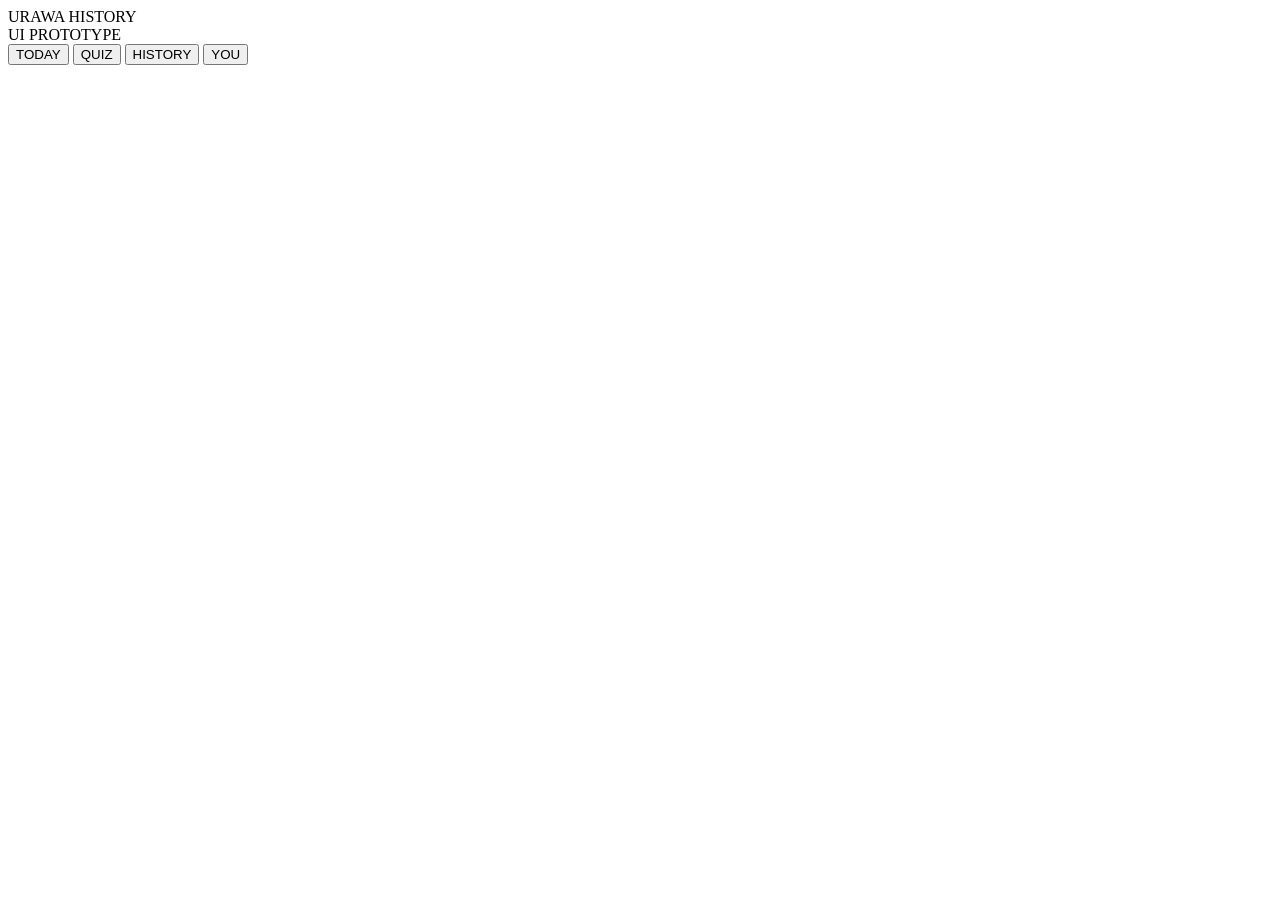
==== prototype/index.html @ 5c430717 "Add clickable prototype shell" ====
<!doctype html>
<html lang="ja">
<head>
  <meta charset="utf-8">
  <meta name="viewport" content="width=device-width,initial-scale=1">
  <title>URAWA HISTORY — Prototype</title>
  <link rel="stylesheet" href="styles.css">
</head>
<body>
  <div class="app-shell">
    <header class="topbar">
      <div class="brand">URAWA HISTORY</div>
      <div class="prototype-badge">UI PROTOTYPE</div>
    </header>
    <main id="app" class="main"></main>
    <nav class="bottom-nav" aria-label="メインナビゲーション">
      <button data-screen="today" class="nav-item active">TODAY</button>
      <button data-screen="quiz" class="nav-item">QUIZ</button>
      <button data-screen="history" class="nav-item">HISTORY</button>
      <button data-screen="you" class="nav-item">YOU</button>
    </nav>
  </div>
  <script src="app.js"></script>
</body>
</html>
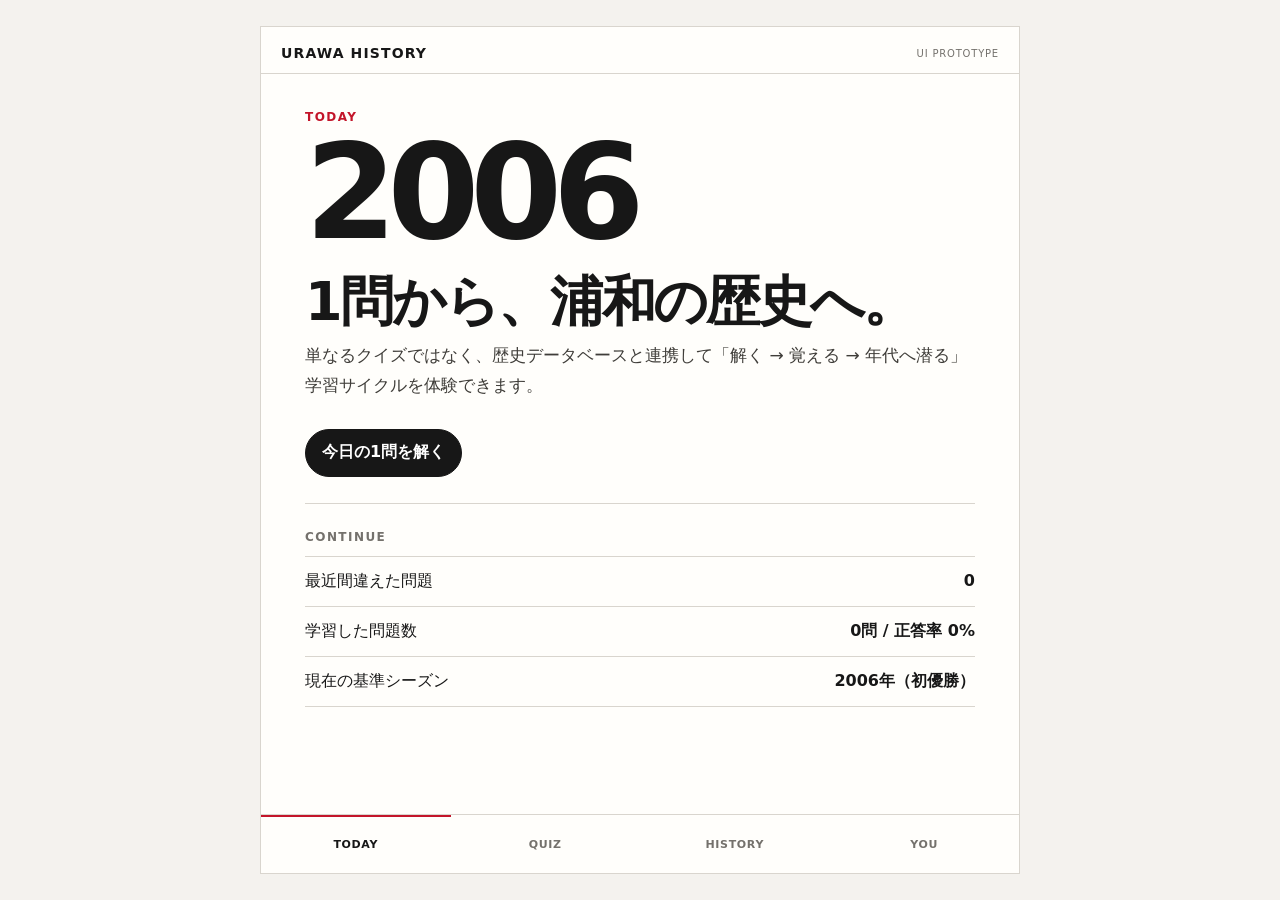
==== commit a73c2305: "2006年基準シーズンのDBスキーマ策定、実データ投入、Quiz Engine実装 - docs/schema-specification.md: Historical DBスキーマ仕様書を作成 - " ====
--- a/prototype/index.html
+++ b/prototype/index.html
@@ -20,6 +20,7 @@
       <button data-screen="you" class="nav-item">YOU</button>
     </nav>
   </div>
+  <script src="../data/data-bundle.js"></script>
   <script src="app.js"></script>
 </body>
 </html>
--- a/prototype/styles.css
+++ b/prototype/styles.css
@@ -0,0 +1,191 @@
+:root {
+  --bg: #f4f2ee;
+  --paper: #fffefb;
+  --ink: #171717;
+  --muted: #74716c;
+  --line: #d9d5ce;
+  --brand: #c3152a;
+  --correct: #287a4b;
+  --wrong: #a34a3a;
+  --focus: #1e5aa8;
+  --radius: 16px;
+  font-family: system-ui, -apple-system, BlinkMacSystemFont, "Segoe UI", sans-serif;
+}
+* { box-sizing: border-box; }
+html, body { margin: 0; min-height: 100%; background: var(--bg); color: var(--ink); }
+button { font: inherit; }
+button:focus-visible { outline: 3px solid var(--focus); outline-offset: 3px; }
+.app-shell {
+  min-height: 100svh;
+  max-width: 760px;
+  margin: 0 auto;
+  background: var(--paper);
+  display: grid;
+  grid-template-rows: auto 1fr auto;
+  border-inline: 1px solid var(--line);
+}
+.topbar {
+  display:flex; align-items:center; justify-content:space-between;
+  padding: 18px 20px 12px;
+  border-bottom: 1px solid var(--line);
+}
+.brand { font-size: 14px; font-weight: 800; letter-spacing: .08em; }
+.prototype-badge { font-size: 10px; letter-spacing: .08em; color: var(--muted); }
+.main { padding: 24px 20px 96px; }
+.eyebrow { font-size: 12px; font-weight: 800; letter-spacing: .12em; color: var(--brand); }
+.year {
+  font-size: clamp(72px, 23vw, 132px);
+  line-height: .88;
+  letter-spacing: -.07em;
+  margin: 10px 0 24px;
+  font-weight: 900;
+}
+.display-title {
+  font-size: clamp(32px, 9vw, 54px);
+  line-height: 1.02;
+  letter-spacing: -.04em;
+  margin: 8px 0 12px;
+}
+.lead { font-size: 17px; line-height: 1.75; color: #3f3d39; margin: 0 0 28px; }
+.rule { border: 0; border-top: 1px solid var(--line); margin: 26px 0; }
+.question {
+  font-size: clamp(25px, 7vw, 38px);
+  line-height: 1.28;
+  letter-spacing: -.03em;
+  margin: 12px 0 28px;
+}
+.question-meta {
+  display:flex; justify-content:space-between; align-items:center;
+  font-size: 12px; letter-spacing: .09em; color: var(--muted);
+}
+.options { display: grid; gap: 12px; }
+.option {
+  min-height: 60px;
+  width: 100%;
+  padding: 14px 16px;
+  border-radius: var(--radius);
+  border: 1px solid #bdb8b0;
+  background: transparent;
+  text-align: left;
+  display:flex; align-items:center; gap:12px;
+  cursor:pointer;
+}
+.option:hover { border-color: #777169; }
+.option .key {
+  width: 28px; height: 28px; display:grid; place-items:center;
+  border:1px solid var(--line); border-radius: 50%;
+  flex: 0 0 auto; font-size: 12px; font-weight: 800;
+}
+.option.correct { border-color: var(--correct); background: #f0f8f3; }
+.option.wrong { border-color: var(--wrong); background: #fbf2f0; }
+.feedback { margin-top: 24px; border-top: 1px solid var(--line); padding-top: 22px; }
+.feedback-state { font-size: 13px; font-weight: 800; letter-spacing: .1em; }
+.feedback-state.good { color: var(--correct); }
+.feedback-state.bad { color: var(--wrong); }
+.answer-title { font-size: 30px; margin: 8px 0 4px; letter-spacing: -.03em; }
+.memory-hook {
+  margin: 18px 0;
+  padding-left: 14px;
+  border-left: 3px solid var(--brand);
+  font-size: 16px;
+  line-height: 1.65;
+}
+.actions { display:flex; gap:10px; flex-wrap:wrap; margin-top: 22px; }
+.primary, .secondary {
+  min-height: 48px; padding: 0 16px; border-radius: 999px; cursor:pointer; font-weight: 800;
+}
+.primary { color:white; background: var(--ink); border:1px solid var(--ink); }
+.secondary { background:transparent; color:var(--ink); border:1px solid var(--line); }
+.section-label {
+  font-size: 12px; font-weight: 800; letter-spacing: .12em; color: var(--muted);
+  margin-bottom: 12px;
+}
+.stat-line {
+  display:grid; grid-template-columns: 1fr auto; gap:12px;
+  padding: 14px 0; border-top:1px solid var(--line);
+}
+.stat-line:last-child { border-bottom:1px solid var(--line); }
+.progress { width: 100%; height: 6px; background:#e6e2db; margin-top:8px; overflow:hidden; }
+.progress > span { display:block; height:100%; background:var(--ink); }
+.timeline { margin-top: 20px; }
+.timeline-item {
+  display:grid; grid-template-columns: 72px 1fr; gap:18px; padding: 18px 0;
+  border-top: 1px solid var(--line); cursor:pointer;
+}
+.timeline-item:last-child { border-bottom:1px solid var(--line); }
+.timeline-year { font-weight:900; font-size:22px; letter-spacing:-.04em; }
+.timeline-note { color:#46433e; line-height:1.55; }
+.kit {
+  width: 100%; aspect-ratio: 4/3; border:1px solid var(--line);
+  display:grid; place-items:center; background:#f7f5f1;
+  margin:16px 0 24px;
+}
+.jersey {
+  width: 128px; height: 150px; position:relative; background:var(--brand);
+  clip-path: polygon(20% 0, 37% 8%, 63% 8%, 80% 0, 100% 18%, 83% 39%, 75% 31%, 75% 100%, 25% 100%, 25% 31%, 17% 39%, 0 18%);
+}
+.jersey::after {
+  content:""; position:absolute; inset:18px 49px auto; height:30px;
+  background:var(--paper); border-radius:0 0 18px 18px;
+}
+.kit-card {
+  border: 1px solid var(--line);
+  background: #fbf9f5;
+  padding: 14px 16px;
+  border-radius: var(--radius);
+  margin-top: 8px;
+}
+.squad-list {
+  display: grid;
+  grid-template-columns: repeat(auto-fill, minmax(130px, 1fr));
+  gap: 8px;
+  margin-top: 10px;
+}
+.squad-item {
+  border: 1px solid var(--line);
+  background: var(--paper);
+  padding: 8px 10px;
+  border-radius: 8px;
+  font-size: 13px;
+  display: flex;
+  justify-content: space-between;
+  align-items: center;
+}
+.squad-num {
+  font-weight: 900;
+  color: var(--brand);
+  margin-right: 6px;
+}
+.squad-name {
+  font-weight: 600;
+  white-space: nowrap;
+  overflow: hidden;
+  text-overflow: ellipsis;
+}
+.squad-pos {
+  font-size: 11px;
+  color: var(--muted);
+  font-weight: 700;
+}
+.bottom-nav {
+  position: sticky; bottom:0; z-index:10;
+  display:grid; grid-template-columns: repeat(4,1fr);
+  background: rgba(255,254,251,.94);
+  backdrop-filter: blur(12px);
+  border-top:1px solid var(--line);
+  padding-bottom: env(safe-area-inset-bottom);
+}
+.nav-item {
+  min-height: 58px; border:0; background:transparent; color:var(--muted);
+  font-size: 11px; font-weight:800; letter-spacing:.06em; cursor:pointer;
+}
+.nav-item.active { color:var(--ink); box-shadow: inset 0 2px 0 var(--brand); }
+@media (min-width: 720px) {
+  body { padding: 26px; }
+  .app-shell { min-height: calc(100svh - 52px); border:1px solid var(--line); }
+  .main { padding: 36px 44px 100px; }
+}
+@media (prefers-reduced-motion: no-preference) {
+  .option, .primary, .secondary { transition: transform .16s ease, border-color .16s ease, background .16s ease; }
+  .option:active, .primary:active, .secondary:active { transform: scale(.985); }
+}
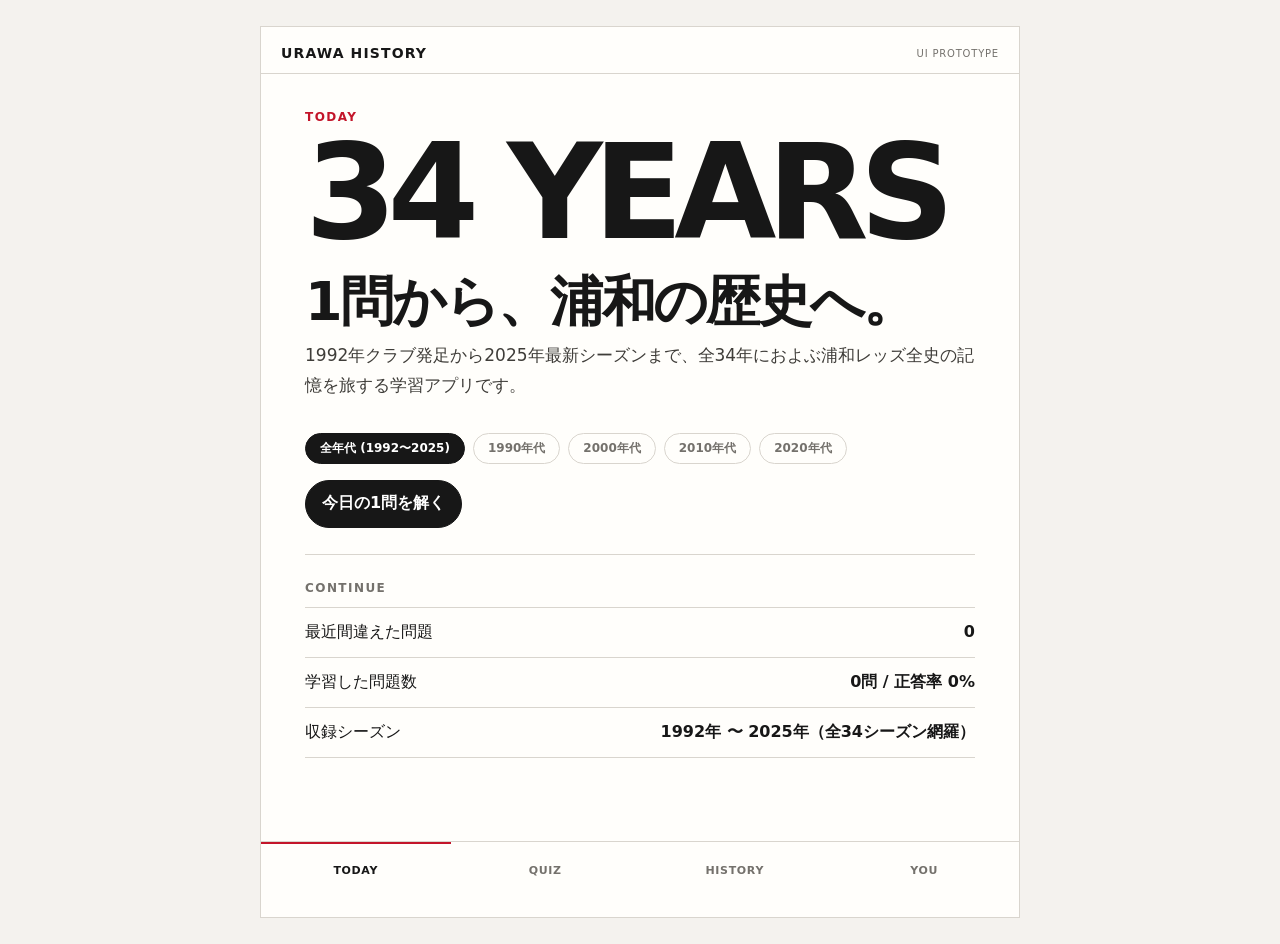
==== commit 43bbfdf9: "Wire favicon into prototype" ====
--- a/prototype/index.html
+++ b/prototype/index.html
@@ -4,6 +4,8 @@
   <meta charset="utf-8">
   <meta name="viewport" content="width=device-width,initial-scale=1">
   <title>URAWA HISTORY — Prototype</title>
+  <link rel="icon" href="../assets/favicon.svg" type="image/svg+xml">
+  <meta name="theme-color" content="#171717">
   <link rel="stylesheet" href="styles.css">
 </head>
 <body>
--- a/prototype/styles.css
+++ b/prototype/styles.css
@@ -150,6 +150,12 @@
   display: flex;
   justify-content: space-between;
   align-items: center;
+  cursor: pointer;
+  transition: border-color .15s ease, transform .15s ease;
+}
+.squad-item:hover {
+  border-color: var(--brand);
+  transform: translateY(-1px);
 }
 .squad-num {
   font-weight: 900;
@@ -166,6 +172,59 @@
   font-size: 11px;
   color: var(--muted);
   font-weight: 700;
+}
+.era-filters {
+  display: flex;
+  gap: 8px;
+  overflow-x: auto;
+  padding: 4px 0 16px;
+  -webkit-overflow-scrolling: touch;
+}
+.filter-pill {
+  border: 1px solid var(--line);
+  background: transparent;
+  color: var(--muted);
+  padding: 6px 14px;
+  border-radius: 999px;
+  font-size: 12px;
+  font-weight: 800;
+  cursor: pointer;
+  white-space: nowrap;
+}
+.filter-pill.active {
+  background: var(--ink);
+  color: #fff;
+  border-color: var(--ink);
+}
+.modal-backdrop {
+  position: fixed;
+  inset: 0;
+  background: rgba(0,0,0,0.5);
+  backdrop-filter: blur(4px);
+  z-index: 100;
+  display: flex;
+  align-items: flex-end;
+  justify-content: center;
+}
+.modal-sheet {
+  background: var(--paper);
+  width: 100%;
+  max-width: 600px;
+  border-radius: 20px 20px 0 0;
+  padding: 24px 20px 36px;
+  max-height: 80vh;
+  overflow-y: auto;
+  box-shadow: 0 -8px 30px rgba(0,0,0,0.2);
+}
+.tag {
+  display: inline-block;
+  padding: 2px 8px;
+  font-size: 11px;
+  font-weight: 800;
+  border-radius: 4px;
+  background: #eee;
+  color: #444;
+  margin-right: 6px;
 }
 .bottom-nav {
   position: sticky; bottom:0; z-index:10;
